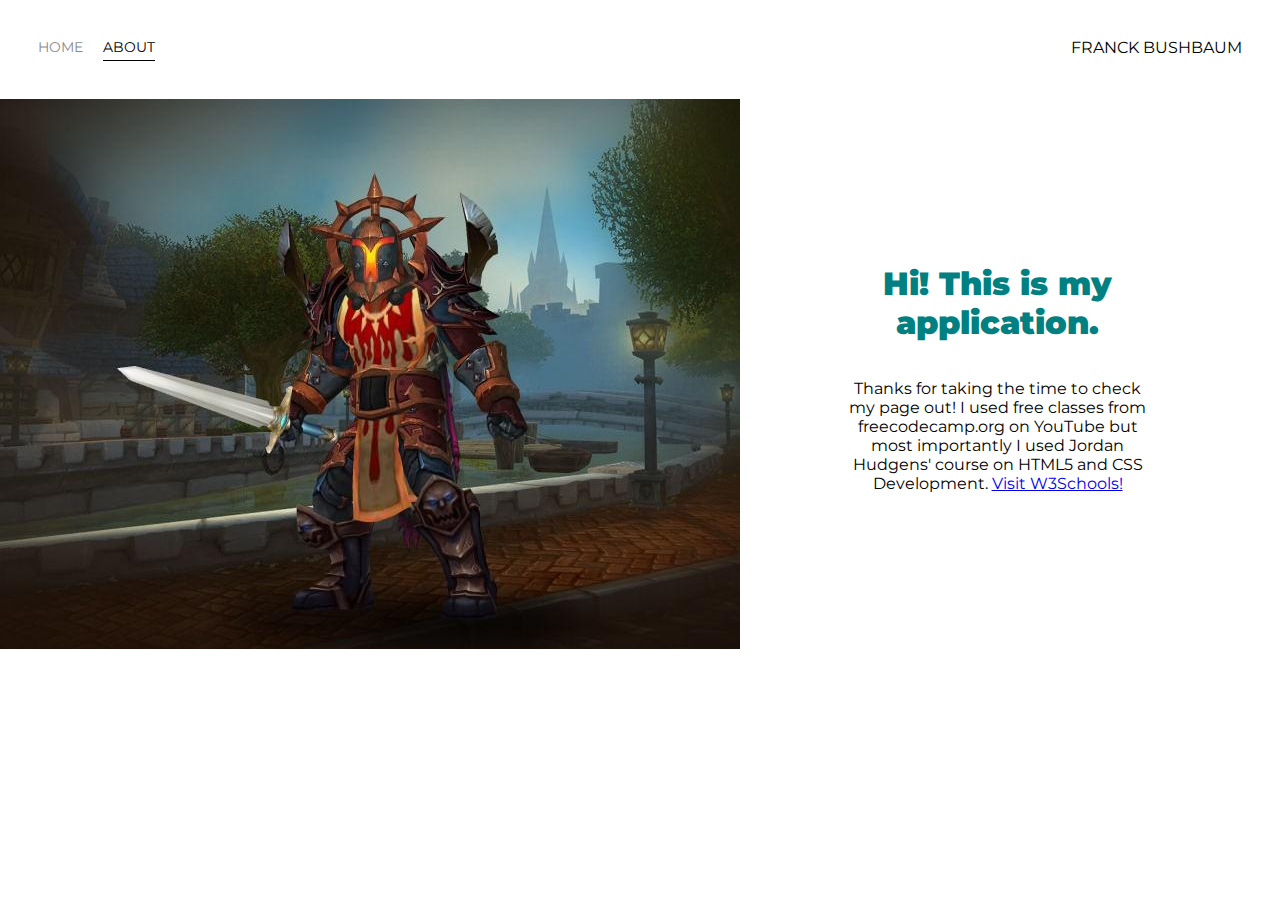
==== about.html @ 04b21048 "Update about.html" ====
<!DOCTYPE html>
<html lang='en'>

<head>
  <meta charset='UTF-8'>
  <title>Portfolio Homepage</title>
  <link href="https://fonts.googleapis.com/css2?family=Dancing+Script:wght@500&family=Montserrat:wght@200&display=swap" rel="stylesheet"> 
  <link rel="stylesheet" href="styles.css">
</head>

<body>
  <div class="container">
    <div class="nav-wrapper">
      <div class="left-side">
        <div class="nav-link-wrapper">
          <a href="index.html">Home</a>
        </div>

        <div class="nav-link-wrapper active-nav-link">
          <a href="about.html">About</a>
        </div>
      </div>

      <div class="right-side">
        <div class="brand">
          FRANCK BUSHBAUM
        </div>
      </div>
    </div>

    <div class="content-wrapper">
      <div class="two-column-wrapper">
        <div class="profile-image-wrapper">
          <img src="Eldry.jpg">
        </div>

        <div class="profile-content-wrapper">
          <h1><b>Hi! This is my application.</b></h1>
          <p>Thanks for taking the time to check my page out! I used free classes from freecodecamp.org on YouTube but most importantly I used Jordan Hudgens' course on HTML5 and CSS Development.
           <a href="https://www.youtube.com/watch?v=5bMdjkfvONE"></a>
             <a href="https://www.w3schools.com/" target="_blank">Visit W3Schools!</a> 
          </p> 
          
          

        
        </div>
      </div>
    </div>
  </div>

</body>

</html>
---- styles.css ----
/* Master styles */
body {
    font-family: "montserrat", sans-serif;
    margin: 0px;
}

.container {
    display: grid;
    grid-template-columns: 1fr;
}

/* Nav styles */
.nav-wrapper {
    display: flex;
    justify-content: space-between;
    padding: 38px;  
}

.left-side {
    display: flex;
}

.nav-wrapper > .left-side > div {
    margin-right: 20px;
    font-size: 0.9em;
    text-transform: uppercase
}

.nav-link-wrapper {
    height: 22px;
    border-bottom: 1px solid transparent;
    transition: border-bottom 0.5s;
}

.nav-link-wrapper a {
    color: #8a8a8a;
    text-decoration: none;
    transition: color 0.5s;
}

.nav-link-wrapper:hover {
    border-bottom: 1px solid black
}

.nav-link-wrapper a:hover {
    color: black;
}

.active-nav-link {
    border-bottom: 1px solid black
}

.active-nav-link a {
    color: black !important
}

/* Portfolio styles */
.portfolio-items-wrapper {
        display: grid;
        grid-template-columns: 1fr 1fr;
}

.portfolio-item-wrapper {
    position: relative;
}

.portfolio-img-background {
    height: 450px;
    width: 100%;
    background-size: cover;
    background-position: center;
    background-repeat: no-repeat;
}

.img-text-wrapper {
    position: absolute;
    top: 0;
    display: flex;
    flex-direction: column;
    justify-content: center;
    align-items: center;
    height: 100%;
    text-align: center;
    padding-left: 100px;
    padding-right: 100px;
}

.logo-wrapper img {
    width: 50%;
    margin-bottom: 20px;
}
.img-text-wrapper .subtitle {
    transition: 1s;
    font-weight: 600;
    color: transparent;
}
.img-text-wrapper:hover .subtitle {
    font-weight: 600;
    color: rgb(241, 250, 249);

}

.image-blur {
    transition: 1s;
    filter: brightness(10%);
  }
  

.two-column-wrapper {
    display: grid;
    grid-template-columns: 1fr 1fr;

}

.profile-image-wrapper {
    width: 100%;
}

.profile-content-wrapper {
    position:;
    top: 0;
    display: flex;
    flex-direction: column;
    justify-content: center;
    align-items: center;
    height: 100%;
    text-align: center;
    padding-left: 100px;
    padding-right: 125px;
}

.profile-content-wrapper h1 {
    color:teal
    
}
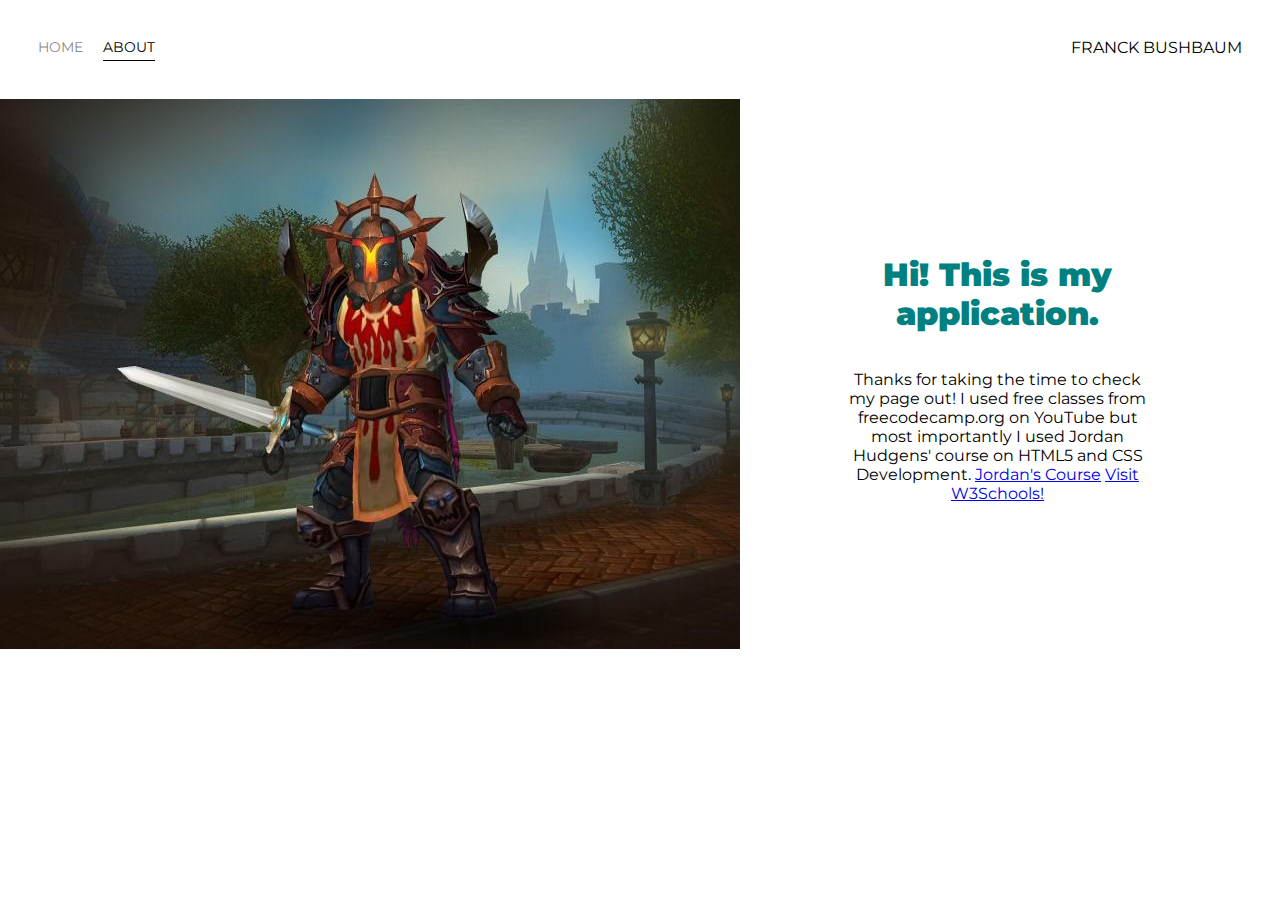
==== commit 1b253d0d: "Update about.html" ====
--- a/about.html
+++ b/about.html
@@ -37,7 +37,7 @@
         <div class="profile-content-wrapper">
           <h1><b>Hi! This is my application.</b></h1>
           <p>Thanks for taking the time to check my page out! I used free classes from freecodecamp.org on YouTube but most importantly I used Jordan Hudgens' course on HTML5 and CSS Development.
-           <a href="https://www.youtube.com/watch?v=5bMdjkfvONE"></a>
+           <a href="https://www.youtube.com/watch?v=5bMdjkfvONE">Jordan's Course</a>
              <a href="https://www.w3schools.com/" target="_blank">Visit W3Schools!</a> 
           </p> 
           
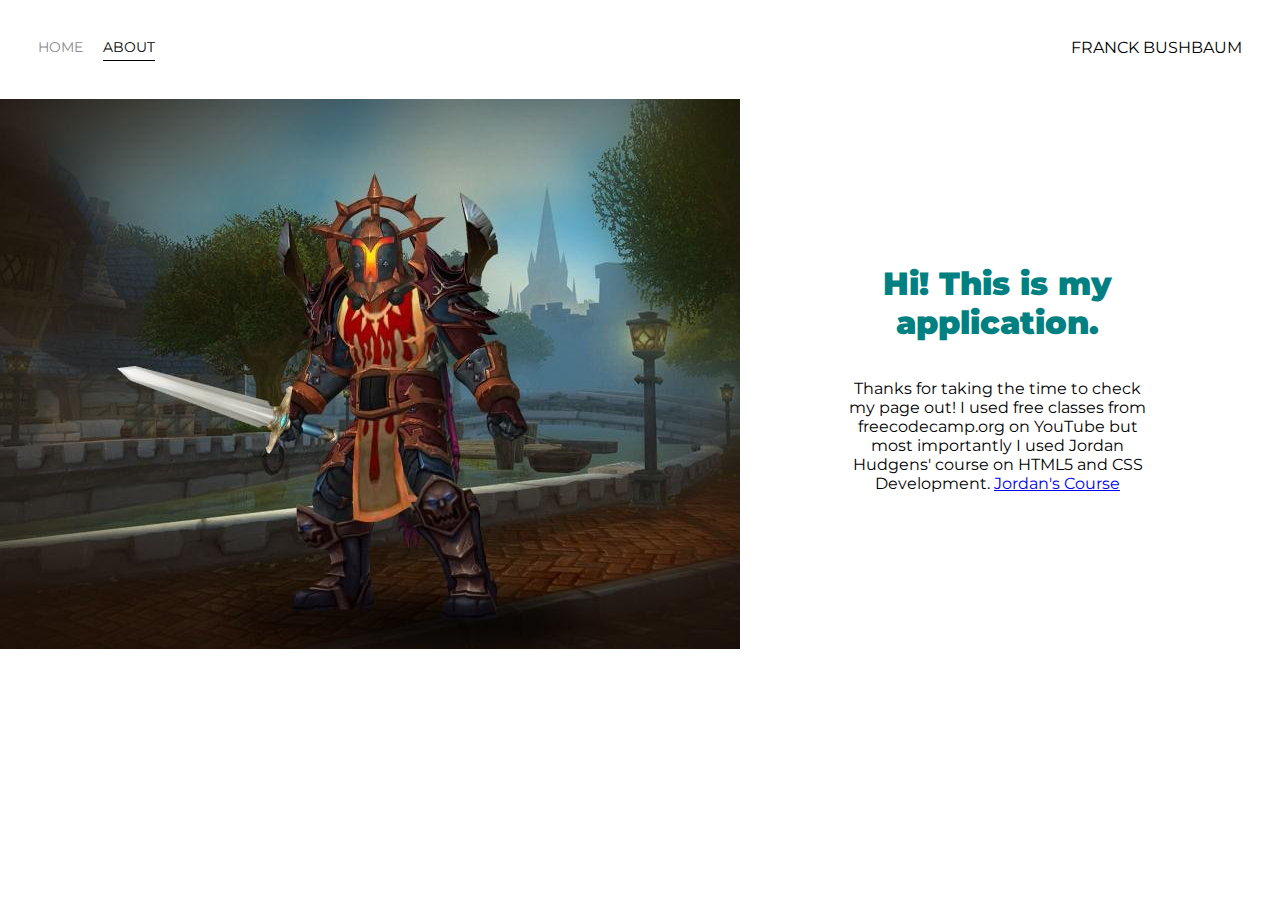
==== commit 7e0809c6: "Update about.html" ====
--- a/about.html
+++ b/about.html
@@ -37,8 +37,7 @@
         <div class="profile-content-wrapper">
           <h1><b>Hi! This is my application.</b></h1>
           <p>Thanks for taking the time to check my page out! I used free classes from freecodecamp.org on YouTube but most importantly I used Jordan Hudgens' course on HTML5 and CSS Development.
-           <a href="https://www.youtube.com/watch?v=5bMdjkfvONE">Jordan's Course</a>
-             <a href="https://www.w3schools.com/" target="_blank">Visit W3Schools!</a> 
+           <a href="https://www.youtube.com/watch?v=5bMdjkfvONE" target="_black">Jordan's Course</a>
           </p> 
           
           
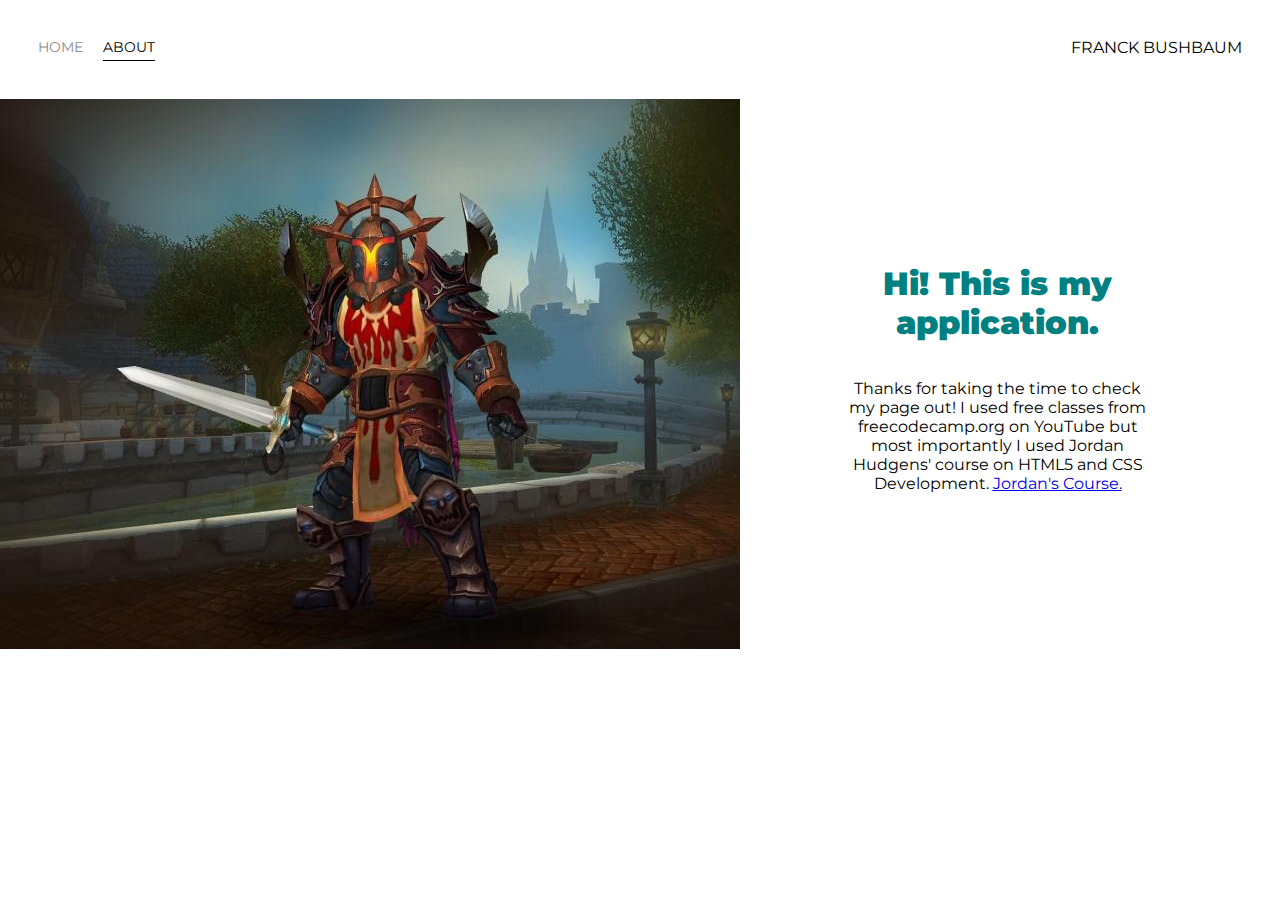
==== commit 01fb1b93: "Update about.html" ====
--- a/about.html
+++ b/about.html
@@ -37,7 +37,7 @@
         <div class="profile-content-wrapper">
           <h1><b>Hi! This is my application.</b></h1>
           <p>Thanks for taking the time to check my page out! I used free classes from freecodecamp.org on YouTube but most importantly I used Jordan Hudgens' course on HTML5 and CSS Development.
-           <a href="https://www.youtube.com/watch?v=5bMdjkfvONE" target="_black">Jordan's Course</a>
+           <a href="https://www.youtube.com/watch?v=5bMdjkfvONE" target="_black">Jordan's Course.</a>
           </p> 
           
           
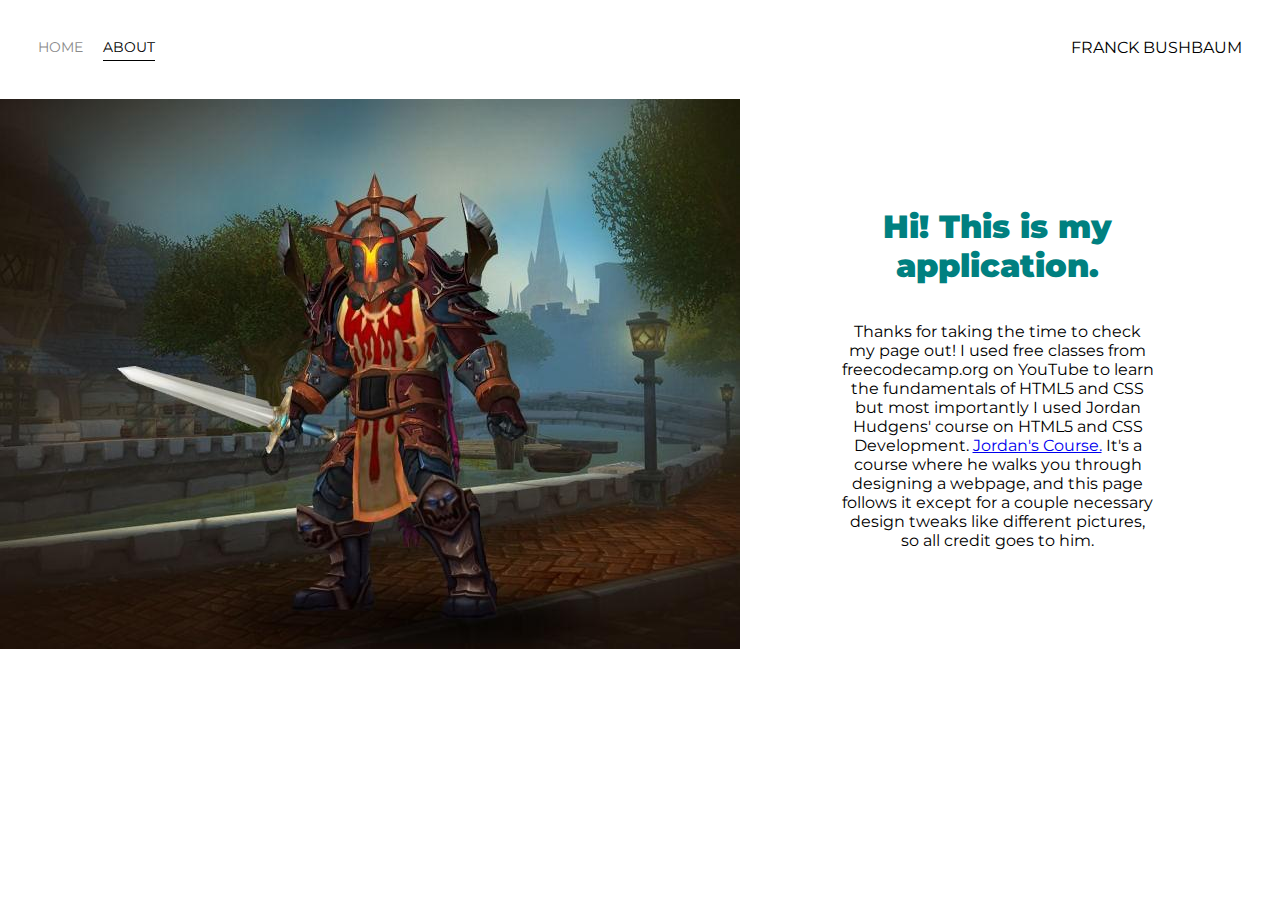
==== commit 9e984084: "Update about.html" ====
--- a/about.html
+++ b/about.html
@@ -1,13 +1,11 @@
 <!DOCTYPE html>
 <html lang='en'>
-
 <head>
   <meta charset='UTF-8'>
-  <title>Portfolio Homepage</title>
+  <title>About</title>
   <link href="https://fonts.googleapis.com/css2?family=Dancing+Script:wght@500&family=Montserrat:wght@200&display=swap" rel="stylesheet"> 
   <link rel="stylesheet" href="styles.css">
 </head>
-
 <body>
   <div class="container">
     <div class="nav-wrapper">
@@ -15,12 +13,10 @@
         <div class="nav-link-wrapper">
           <a href="index.html">Home</a>
         </div>
-
         <div class="nav-link-wrapper active-nav-link">
           <a href="about.html">About</a>
         </div>
       </div>
-
       <div class="right-side">
         <div class="brand">
           FRANCK BUSHBAUM
@@ -33,21 +29,14 @@
         <div class="profile-image-wrapper">
           <img src="Eldry.jpg">
         </div>
-
         <div class="profile-content-wrapper">
           <h1><b>Hi! This is my application.</b></h1>
-          <p>Thanks for taking the time to check my page out! I used free classes from freecodecamp.org on YouTube but most importantly I used Jordan Hudgens' course on HTML5 and CSS Development.
-           <a href="https://www.youtube.com/watch?v=5bMdjkfvONE" target="_black">Jordan's Course.</a>
+          <p>Thanks for taking the time to check my page out! I used free classes from freecodecamp.org on YouTube to learn the fundamentals of HTML5 and CSS but most importantly I used Jordan Hudgens' course on HTML5 and CSS Development.
+           <a href="https://www.youtube.com/watch?v=5bMdjkfvONE" target="_black">Jordan's Course.</a>  It's a course where he walks you through designing a webpage, and this page follows it except for a couple necessary design tweaks like different pictures, so all credit goes to him.
           </p> 
-          
-          
-
-        
         </div>
       </div>
     </div>
   </div>
-
 </body>
-
 </html>
